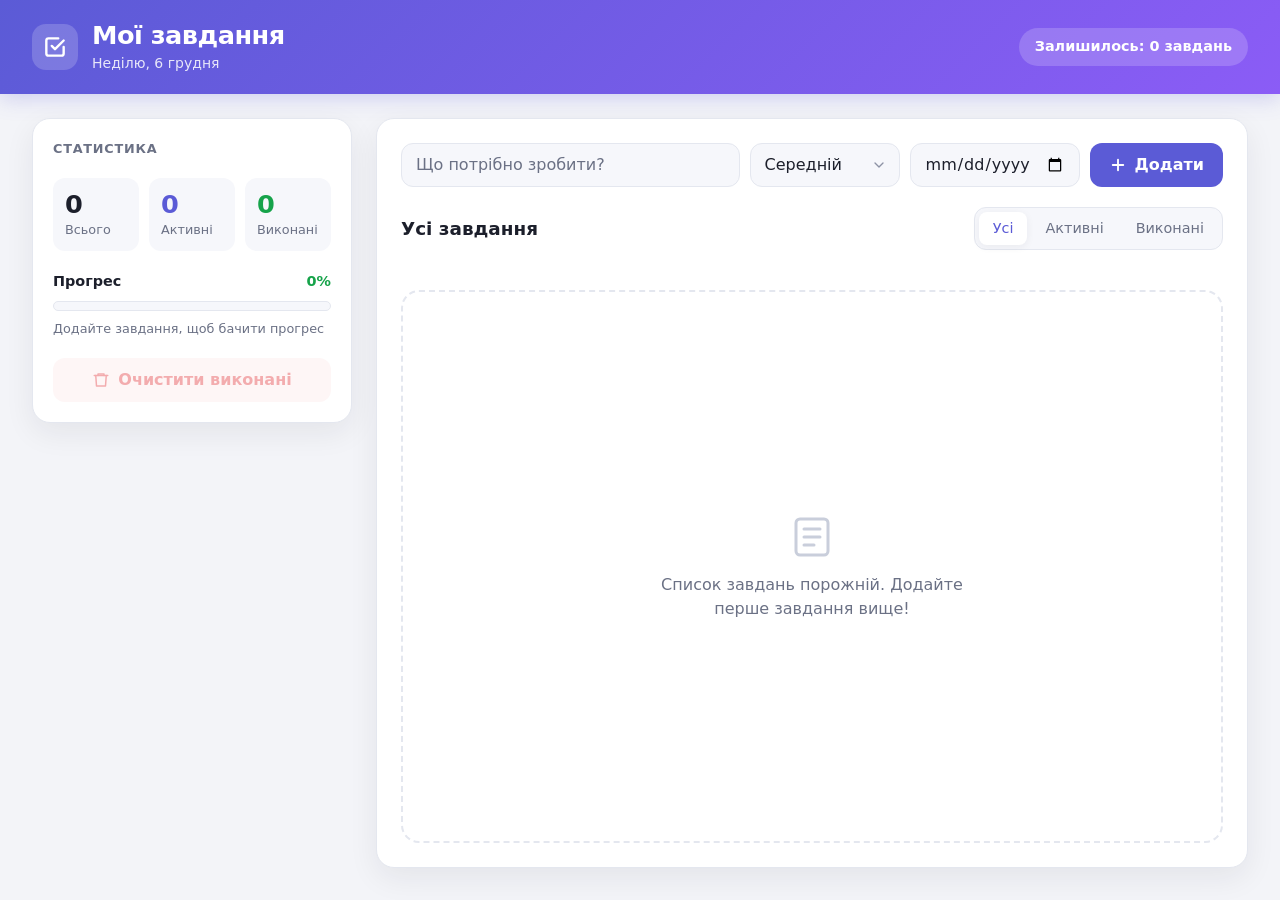
==== index.html @ 1e903a95 "Initial Todo app" ====
<!DOCTYPE html>
<html lang="uk">
<head>
  <meta charset="UTF-8">
  <meta name="viewport" content="width=device-width, initial-scale=1.0">
  <meta name="theme-color" content="#5b5bd6">
  <title>Мої завдання</title>
  <link rel="stylesheet" href="style.css">
</head>
<body>
  <div class="app">
    <!-- Верхня панель -->
    <header class="topbar">
      <div class="topbar__brand">
        <div class="topbar__logo" aria-hidden="true">
          <svg viewBox="0 0 24 24" fill="none" stroke="currentColor" stroke-width="2.2" stroke-linecap="round" stroke-linejoin="round"><path d="M9 11l3 3 8-8"/><path d="M20 12v6a2 2 0 0 1-2 2H6a2 2 0 0 1-2-2V6a2 2 0 0 1 2-2h9"/></svg>
        </div>
        <div>
          <h1 class="topbar__title">Мої завдання</h1>
          <p class="topbar__date" id="today"></p>
        </div>
      </div>
      <p class="topbar__counter" id="counter" aria-live="polite"></p>
    </header>

    <div class="layout">
      <!-- Статистика та прогрес -->
      <aside class="sidebar panel" aria-labelledby="stats-title">
        <h2 class="panel__title" id="stats-title">Статистика</h2>

        <div class="stats">
          <div class="stat">
            <span class="stat__value" id="stat-total">0</span>
            <span class="stat__label">Всього</span>
          </div>
          <div class="stat stat--active">
            <span class="stat__value" id="stat-active">0</span>
            <span class="stat__label">Активні</span>
          </div>
          <div class="stat stat--completed">
            <span class="stat__value" id="stat-completed">0</span>
            <span class="stat__label">Виконані</span>
          </div>
        </div>

        <div class="progress-block">
          <div class="progress-block__header">
            <span>Прогрес</span>
            <span class="progress-block__percent" id="progress-percent">0%</span>
          </div>
          <div class="progress" id="progress" role="progressbar" aria-label="Прогрес виконання" aria-valuemin="0" aria-valuemax="100" aria-valuenow="0">
            <div class="progress__fill" id="progress-fill"></div>
          </div>
          <p class="progress-block__caption" id="progress-caption"></p>
        </div>

        <button class="button button--danger" id="clear-completed" type="button">
          <svg viewBox="0 0 24 24" fill="none" stroke="currentColor" stroke-width="2" stroke-linecap="round" stroke-linejoin="round" aria-hidden="true"><path d="M3 6h18"/><path d="M8 6V4h8v2"/><path d="M19 6l-1 14H6L5 6"/></svg>
          Очистити виконані
        </button>
      </aside>

      <!-- Список завдань -->
      <main class="content panel">
        <form class="add-form" id="add-form" autocomplete="off">
          <input
            class="field add-form__input"
            id="new-todo"
            type="text"
            placeholder="Що потрібно зробити?"
            maxlength="200"
            aria-label="Нове завдання"
          >
          <select class="field field--select" id="new-priority" aria-label="Пріоритет" title="Пріоритет">
            <option value="low">Низький</option>
            <option value="medium" selected>Середній</option>
            <option value="high">Високий</option>
          </select>
          <input class="field field--date" id="new-due" type="date" aria-label="Термін виконання" title="Термін виконання">
          <button class="button button--primary add-form__button" type="submit">
            <svg viewBox="0 0 24 24" fill="none" stroke="currentColor" stroke-width="2.5" stroke-linecap="round" aria-hidden="true"><path d="M12 5v14M5 12h14"/></svg>
            Додати
          </button>
        </form>

        <div class="toolbar">
          <h2 class="toolbar__title" id="list-title">Усі завдання</h2>
          <nav class="filters" aria-label="Фільтр завдань">
            <button class="filters__button is-active" type="button" data-filter="all">Усі</button>
            <button class="filters__button" type="button" data-filter="active">Активні</button>
            <button class="filters__button" type="button" data-filter="completed">Виконані</button>
          </nav>
        </div>

        <ul class="todo-list" id="todo-list"></ul>

        <div class="empty-state" id="empty-state" hidden>
          <svg viewBox="0 0 24 24" fill="none" stroke="currentColor" stroke-width="1.5" stroke-linecap="round" stroke-linejoin="round" aria-hidden="true"><rect x="4" y="3" width="16" height="18" rx="2"/><path d="M8 8h8M8 12h8M8 16h5"/></svg>
          <p id="empty-text"></p>
        </div>
      </main>
    </div>
  </div>

  <script src="app.js"></script>
</body>
</html>
---- style.css ----
/* ---------- Змінні дизайну ---------- */
:root {
  color-scheme: light;
  --bg: #f3f4f8;
  --surface: #ffffff;
  --surface-2: #f6f7fb;
  --text: #1c1f2b;
  --text-muted: #6b7185;
  --border: #e4e7ef;
  --border-strong: #c9cedb;
  --accent: #5b5bd6;
  --accent-hover: #4a4ac4;
  --accent-soft: #ececfb;
  --gradient: linear-gradient(135deg, #5b5bd6 0%, #8b5cf6 100%);
  --success: #16a34a;
  --success-soft: #e6f6ec;
  --danger: #e5484d;
  --danger-soft: #fdecec;

  /* Кольори пріоритетів */
  --high: #e5484d;
  --high-soft: #fdecec;
  --medium: #d97706;
  --medium-soft: #fdf2e1;
  --low: #0284c7;
  --low-soft: #e2f2fb;

  --radius-sm: 8px;
  --radius: 12px;
  --radius-lg: 18px;
  --shadow-sm: 0 2px 8px rgba(28, 31, 43, 0.06);
  --shadow: 0 10px 30px rgba(28, 31, 43, 0.07);
  --ease: cubic-bezier(0.2, 0.8, 0.2, 1);
}

@media (prefers-color-scheme: dark) {
  :root {
    color-scheme: dark;
    --bg: #111218;
    --surface: #1b1d26;
    --surface-2: #22252f;
    --text: #e8e9ef;
    --text-muted: #8d92a5;
    --border: #2b2e3a;
    --border-strong: #3f4353;
    --accent: #7b7bf0;
    --accent-hover: #8f8ff5;
    --accent-soft: #2a2a4a;
    --gradient: linear-gradient(135deg, #4b4bc4 0%, #7c4ddb 100%);
    --success: #22c55e;
    --success-soft: #15301f;
    --danger: #f2555a;
    --danger-soft: #3a2224;
    --high: #f2555a;
    --high-soft: #3a2224;
    --medium: #f59e0b;
    --medium-soft: #3a2d14;
    --low: #38bdf8;
    --low-soft: #13303f;
    --shadow-sm: 0 2px 8px rgba(0, 0, 0, 0.3);
    --shadow: 0 10px 30px rgba(0, 0, 0, 0.35);
  }
}

/* ---------- Базові стилі ---------- */
*,
*::before,
*::after {
  box-sizing: border-box;
}

body {
  margin: 0;
  background: var(--bg);
  color: var(--text);
  font-family: system-ui, -apple-system, "Segoe UI", Roboto, sans-serif;
  font-size: 16px;
  line-height: 1.5;
}

button,
input,
select {
  font: inherit;
  color: inherit;
}

button {
  cursor: pointer;
}

button:disabled {
  cursor: not-allowed;
}

:focus-visible {
  outline: 2px solid var(--accent);
  outline-offset: 2px;
}

/* ---------- Каркас на весь екран ---------- */
.app {
  min-height: 100vh;
  min-height: 100dvh;
  display: flex;
  flex-direction: column;
}

.layout {
  flex: 1;
  display: grid;
  grid-template-columns: 320px minmax(0, 1fr);
  gap: 24px;
  padding: 24px 32px 32px;
}

.panel {
  background: var(--surface);
  border: 1px solid var(--border);
  border-radius: var(--radius-lg);
  box-shadow: var(--shadow);
}

/* ---------- Верхня панель ---------- */
.topbar {
  display: flex;
  align-items: center;
  justify-content: space-between;
  flex-wrap: wrap;
  gap: 12px 16px;
  padding: 20px 32px;
  background: var(--gradient);
  color: #fff;
  box-shadow: 0 4px 20px rgba(91, 91, 214, 0.25);
}

.topbar__brand {
  display: flex;
  align-items: center;
  gap: 14px;
  min-width: 0;
}

.topbar__logo {
  display: grid;
  place-items: center;
  flex-shrink: 0;
  width: 46px;
  height: 46px;
  border-radius: 14px;
  background: rgba(255, 255, 255, 0.18);
}

.topbar__logo svg {
  width: 26px;
  height: 26px;
}

.topbar__title {
  margin: 0;
  font-size: 1.6rem;
  font-weight: 700;
  line-height: 1.2;
  letter-spacing: -0.02em;
}

.topbar__date {
  margin: 2px 0 0;
  font-size: 0.875rem;
  opacity: 0.85;
}

.topbar__counter {
  margin: 0;
  padding: 8px 16px;
  border-radius: 999px;
  background: rgba(255, 255, 255, 0.18);
  font-size: 0.9rem;
  font-weight: 600;
  white-space: nowrap;
}

/* ---------- Бокова панель: статистика ---------- */
.sidebar {
  position: sticky;
  top: 24px;
  align-self: start;
  display: flex;
  flex-direction: column;
  gap: 20px;
  padding: 20px;
}

.panel__title {
  margin: 0;
  font-size: 0.8rem;
  font-weight: 600;
  letter-spacing: 0.06em;
  text-transform: uppercase;
  color: var(--text-muted);
}

.stats {
  display: grid;
  grid-template-columns: repeat(3, 1fr);
  gap: 10px;
}

.stat {
  display: flex;
  flex-direction: column;
  gap: 2px;
  padding: 12px;
  border-radius: var(--radius);
  background: var(--surface-2);
}

.stat__value {
  font-size: 1.6rem;
  font-weight: 700;
  line-height: 1.1;
  font-variant-numeric: tabular-nums;
}

.stat__label {
  font-size: 0.8rem;
  color: var(--text-muted);
}

.stat--active .stat__value {
  color: var(--accent);
}

.stat--completed .stat__value {
  color: var(--success);
}

/* Індикатор прогресу */
.progress-block__header {
  display: flex;
  justify-content: space-between;
  align-items: baseline;
  margin-bottom: 8px;
  font-size: 0.9rem;
  font-weight: 600;
}

.progress-block__percent {
  color: var(--success);
  font-variant-numeric: tabular-nums;
}

.progress {
  height: 10px;
  overflow: hidden;
  border-radius: 999px;
  background: var(--surface-2);
  border: 1px solid var(--border);
}

.progress__fill {
  width: 0;
  height: 100%;
  border-radius: inherit;
  background: linear-gradient(90deg, var(--accent), var(--success));
  transition: width 0.5s var(--ease);
}

.progress-block__caption {
  margin: 8px 0 0;
  font-size: 0.8rem;
  color: var(--text-muted);
}

/* ---------- Кнопки ---------- */
.button {
  display: inline-flex;
  align-items: center;
  justify-content: center;
  gap: 8px;
  height: 44px;
  padding: 0 18px;
  border: 1px solid transparent;
  border-radius: var(--radius);
  font-weight: 600;
  white-space: nowrap;
  transition: background-color 0.15s, color 0.15s, opacity 0.15s, transform 0.1s;
}

.button svg {
  flex-shrink: 0;
  width: 18px;
  height: 18px;
}

.button:active:not(:disabled) {
  transform: scale(0.97);
}

.button:disabled {
  opacity: 0.45;
}

.button--primary {
  background: var(--accent);
  color: #fff;
}

.button--primary:hover {
  background: var(--accent-hover);
}

.button--danger {
  background: var(--danger-soft);
  color: var(--danger);
}

.button--danger:hover:not(:disabled) {
  background: var(--danger);
  color: #fff;
}

/* ---------- Поля вводу ---------- */
.field {
  min-width: 0;
  height: 44px;
  padding: 0 14px;
  background-color: var(--surface-2);
  border: 1px solid var(--border);
  border-radius: var(--radius);
  transition: border-color 0.15s, background-color 0.15s, box-shadow 0.15s;
}

.field::placeholder {
  color: var(--text-muted);
}

.field:focus {
  outline: none;
  border-color: var(--accent);
  background-color: var(--surface);
  box-shadow: 0 0 0 3px var(--accent-soft);
}

.field--sm {
  height: 36px;
  padding: 0 10px;
  font-size: 0.9rem;
  border-radius: var(--radius-sm);
}

.field--select {
  appearance: none;
  padding-right: 36px;
  background-image: url("data:image/svg+xml,%3Csvg xmlns='http://www.w3.org/2000/svg' viewBox='0 0 24 24' fill='none' stroke='%238d92a5' stroke-width='2' stroke-linecap='round' stroke-linejoin='round'%3E%3Cpath d='m6 9 6 6 6-6'/%3E%3C/svg%3E");
  background-repeat: no-repeat;
  background-position: right 12px center;
  background-size: 16px;
  cursor: pointer;
}

.field--select.field--sm {
  padding-right: 30px;
  background-position: right 8px center;
}

.field--date {
  cursor: pointer;
}

/* ---------- Основна область ---------- */
.content {
  display: flex;
  flex-direction: column;
  gap: 20px;
  min-width: 0;
  padding: 24px;
}

.add-form {
  display: grid;
  grid-template-columns: minmax(0, 1fr) 150px 170px auto;
  gap: 10px;
}

.toolbar {
  display: flex;
  align-items: center;
  justify-content: space-between;
  flex-wrap: wrap;
  gap: 12px;
}

.toolbar__title {
  margin: 0;
  font-size: 1.15rem;
  font-weight: 700;
}

/* Фільтри */
.filters {
  display: flex;
  gap: 4px;
  padding: 4px;
  background: var(--surface-2);
  border: 1px solid var(--border);
  border-radius: var(--radius);
}

.filters__button {
  padding: 6px 14px;
  background: transparent;
  border: none;
  border-radius: var(--radius-sm);
  color: var(--text-muted);
  font-size: 0.9rem;
  font-weight: 500;
  transition: background-color 0.15s, color 0.15s;
}

.filters__button:hover {
  color: var(--text);
}

.filters__button.is-active {
  background: var(--surface);
  color: var(--accent);
  box-shadow: var(--shadow-sm);
}

/* ---------- Список завдань ---------- */
.todo-list {
  display: flex;
  flex-direction: column;
  gap: 10px;
  margin: 0;
  padding: 0;
  list-style: none;
}

.todo-item {
  --priority-color: var(--border-strong);
  display: flex;
  align-items: flex-start;
  gap: 14px;
  padding: 14px 16px;
  background: var(--surface);
  border: 1px solid var(--border);
  border-left: 4px solid var(--priority-color);
  border-radius: var(--radius);
  transition: box-shadow 0.2s, border-color 0.2s, background-color 0.2s;
}

.todo-item:hover {
  box-shadow: var(--shadow-sm);
}

.todo-item.priority-high {
  --priority-color: var(--high);
}

.todo-item.priority-medium {
  --priority-color: var(--medium);
}

.todo-item.priority-low {
  --priority-color: var(--low);
}

/* Виконані завдання */
.todo-item.is-completed {
  background: var(--surface-2);
  border-left-color: var(--success);
}

.todo-item.is-completed .todo-item__text {
  color: var(--text-muted);
  text-decoration: line-through;
}

.todo-item.is-completed .todo-item__meta {
  opacity: 0.6;
}

/* Кругла галочка */
.todo-item__checkbox {
  appearance: none;
  flex-shrink: 0;
  width: 24px;
  height: 24px;
  margin: 0;
  border: 2px solid var(--border-strong);
  border-radius: 50%;
  background: var(--surface) center / 14px no-repeat;
  cursor: pointer;
  transition: background-color 0.2s, border-color 0.2s;
}

.todo-item__checkbox:hover {
  border-color: var(--success);
}

.todo-item__checkbox:checked {
  border-color: var(--success);
  background-color: var(--success);
  background-image: url("data:image/svg+xml,%3Csvg xmlns='http://www.w3.org/2000/svg' viewBox='0 0 24 24' fill='none' stroke='white' stroke-width='3.5' stroke-linecap='round' stroke-linejoin='round'%3E%3Cpath d='M5 12.5l4.5 4.5L19 7.5'/%3E%3C/svg%3E");
}

.todo-item__body {
  display: flex;
  flex: 1;
  flex-direction: column;
  gap: 6px;
  min-width: 0;
}

.todo-item__text {
  overflow-wrap: anywhere;
  cursor: text;
  transition: color 0.2s;
}

.todo-item__meta {
  display: flex;
  flex-wrap: wrap;
  gap: 6px;
}

/* Мітка пріоритету та термін */
.badge,
.due-chip {
  display: inline-flex;
  align-items: center;
  gap: 5px;
  padding: 1px 9px;
  border: 1px solid transparent;
  border-radius: 999px;
  font-size: 0.75rem;
  font-weight: 600;
  line-height: 1.6;
  white-space: nowrap;
}

.badge::before {
  content: "";
  width: 6px;
  height: 6px;
  border-radius: 50%;
  background: currentColor;
}

.badge--high {
  color: var(--high);
  background: var(--high-soft);
}

.badge--medium {
  color: var(--medium);
  background: var(--medium-soft);
}

.badge--low {
  color: var(--low);
  background: var(--low-soft);
}

.due-chip {
  color: var(--text-muted);
  background: var(--surface);
  border-color: var(--border);
}

.due-chip svg {
  width: 13px;
  height: 13px;
}

.due-chip--today {
  color: var(--medium);
  background: var(--medium-soft);
  border-color: transparent;
}

.due-chip--overdue {
  color: var(--danger);
  background: var(--danger-soft);
  border-color: transparent;
}

/* Кнопки дій */
.todo-item__actions {
  display: flex;
  flex-shrink: 0;
  gap: 2px;
  margin: -4px -6px -4px 0;
  opacity: 0;
  transition: opacity 0.15s;
}

.todo-item:hover .todo-item__actions,
.todo-item:focus-within .todo-item__actions {
  opacity: 1;
}

.icon-button {
  display: grid;
  flex-shrink: 0;
  place-items: center;
  width: 32px;
  height: 32px;
  padding: 0;
  background: transparent;
  border: none;
  border-radius: var(--radius-sm);
  color: var(--text-muted);
  transition: background-color 0.15s, color 0.15s;
}

.icon-button svg {
  width: 18px;
  height: 18px;
}

.icon-button--edit:hover,
.icon-button--save:hover {
  background: var(--accent-soft);
  color: var(--accent);
}

.icon-button--delete:hover {
  background: var(--danger-soft);
  color: var(--danger);
}

.icon-button--save {
  color: var(--accent);
}

.icon-button--cancel:hover {
  background: var(--surface-2);
  color: var(--text);
}

/* Режим редагування */
.todo-item.is-editing {
  border-color: var(--accent);
  box-shadow: 0 0 0 3px var(--accent-soft);
}

.todo-item__edit {
  height: 40px;
  background-color: var(--surface);
}

.todo-item__edit-row {
  display: flex;
  flex-wrap: wrap;
  align-items: center;
  gap: 8px;
}

/* ---------- Порожній список ---------- */
.empty-state {
  display: flex;
  flex: 1;
  flex-direction: column;
  align-items: center;
  justify-content: center;
  gap: 12px;
  min-height: 220px;
  padding: 48px 16px;
  border: 2px dashed var(--border);
  border-radius: var(--radius-lg);
  color: var(--text-muted);
  text-align: center;
}

.empty-state[hidden] {
  display: none;
}

.empty-state svg {
  width: 48px;
  height: 48px;
  color: var(--border-strong);
}

.empty-state p {
  max-width: 34ch;
  margin: 0;
}

/* ---------- Анімації ---------- */
.todo-item.is-entering {
  animation: todo-enter 0.3s var(--ease);
}

.todo-item.is-toggled .todo-item__checkbox {
  animation: check-pop 0.35s var(--ease);
}

.todo-item.is-toggled.is-completed {
  animation: todo-complete 0.6s ease;
}

.todo-item.is-leaving {
  overflow: hidden;
  pointer-events: none;
  animation: todo-leave 0.26s ease-in forwards;
}

@keyframes todo-enter {
  from {
    opacity: 0;
    transform: translateY(-10px) scale(0.98);
  }
  to {
    opacity: 1;
    transform: none;
  }
}

@keyframes check-pop {
  0% { transform: scale(1); }
  40% { transform: scale(1.25); }
  100% { transform: scale(1); }
}

@keyframes todo-complete {
  from { background-color: var(--success-soft); }
  to { background-color: var(--surface-2); }
}

@keyframes todo-leave {
  0% {
    max-height: 200px;
    opacity: 1;
    transform: none;
  }
  60% {
    max-height: 200px;
    opacity: 0;
    transform: translateX(32px);
  }
  100% {
    max-height: 0;
    margin-bottom: -10px; /* компенсує gap списку */
    padding-top: 0;
    padding-bottom: 0;
    border-top-width: 0;
    border-bottom-width: 0;
    opacity: 0;
    transform: translateX(32px);
  }
}

@media (prefers-reduced-motion: reduce) {
  *,
  *::before,
  *::after {
    animation-duration: 0.01ms !important;
    transition-duration: 0.01ms !important;
  }
}

/* ---------- Адаптивність ---------- */
@media (max-width: 1100px) {
  .layout {
    grid-template-columns: 280px minmax(0, 1fr);
    gap: 20px;
    padding: 20px;
  }

  .topbar {
    padding: 18px 20px;
  }

  .add-form {
    grid-template-columns: minmax(0, 1fr) minmax(0, 1fr) minmax(0, 1fr);
  }

  .add-form__input {
    grid-column: 1 / -1;
  }
}

@media (max-width: 820px) {
  .layout {
    grid-template-columns: minmax(0, 1fr);
    gap: 16px;
    padding: 16px;
  }

  .topbar {
    padding: 16px;
  }

  .sidebar {
    position: static;
    gap: 16px;
    padding: 16px;
  }

  .content {
    padding: 16px;
    gap: 16px;
  }
}

@media (max-width: 520px) {
  .topbar__title {
    font-size: 1.3rem;
  }

  .topbar__logo {
    width: 40px;
    height: 40px;
  }

  .add-form {
    grid-template-columns: minmax(0, 1fr) minmax(0, 1fr);
  }

  .add-form__button {
    grid-column: 1 / -1;
  }

  .toolbar {
    flex-direction: column;
    align-items: stretch;
  }

  .filters__button {
    flex: 1;
  }

  .stat {
    padding: 10px;
  }

  .stat__value {
    font-size: 1.35rem;
  }

  .todo-item {
    gap: 12px;
    padding: 12px;
  }
}

/* На сенсорних екранах немає hover — кнопки видно завжди */
@media (hover: none) {
  .todo-item__actions {
    opacity: 1;
  }

  .icon-button {
    width: 36px;
    height: 36px;
  }
}
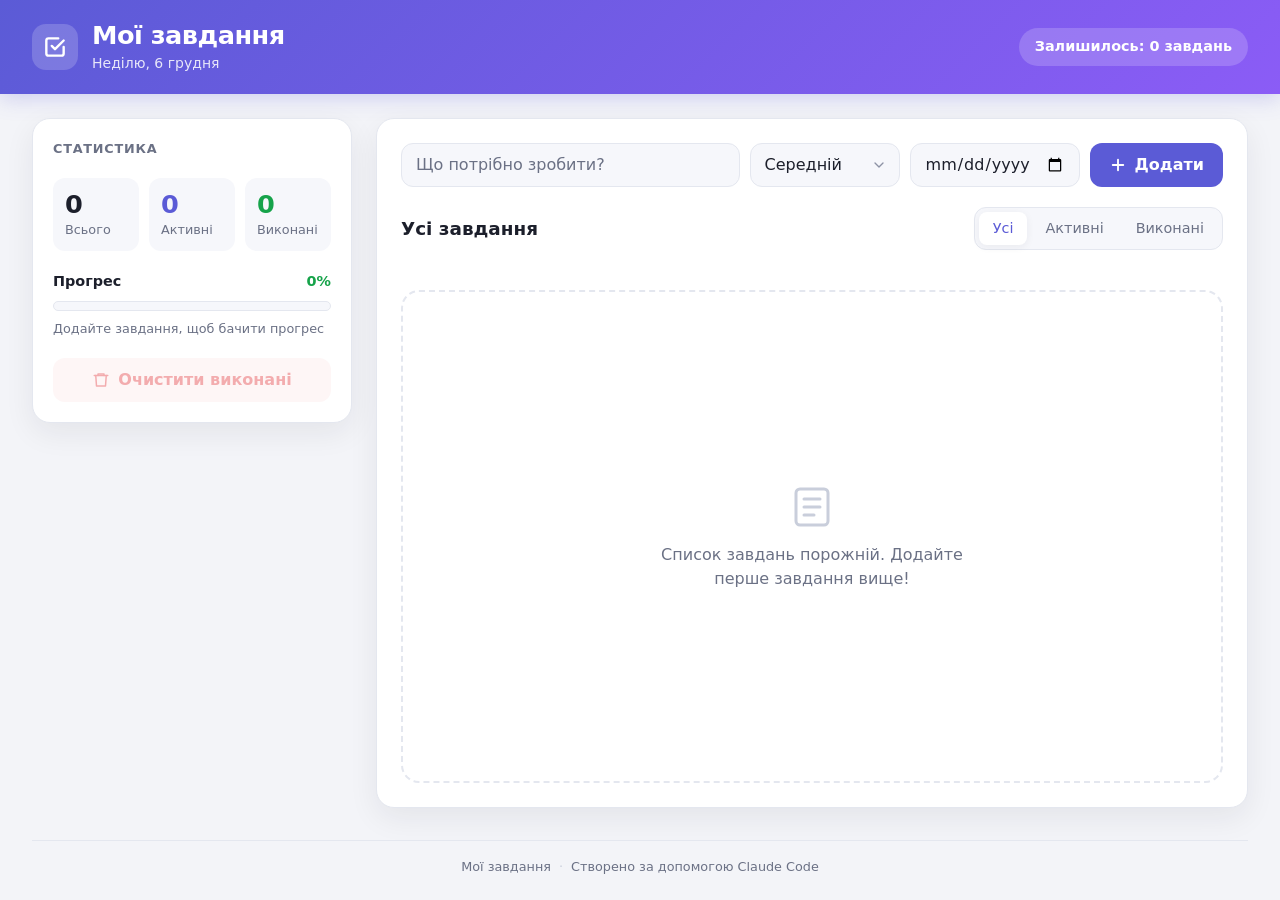
==== commit 2d0b7e12: "Add app footer" ====
--- a/index.html
+++ b/index.html
@@ -100,6 +100,15 @@
         </div>
       </main>
     </div>
+
+    <!-- Футер -->
+    <footer class="footer">
+      <p class="footer__text">
+        <span>Мої завдання</span>
+        <span class="footer__dot" aria-hidden="true">·</span>
+        <span>Створено за допомогою Claude Code</span>
+      </p>
+    </footer>
   </div>
 
   <script src="app.js"></script>
--- a/style.css
+++ b/style.css
@@ -690,6 +690,28 @@
   margin: 0;
 }
 
+/* ---------- Футер ---------- */
+.footer {
+  padding: 0 32px 24px;
+}
+
+.footer__text {
+  display: flex;
+  flex-wrap: wrap;
+  justify-content: center;
+  gap: 4px 8px;
+  margin: 0;
+  padding-top: 16px;
+  border-top: 1px solid var(--border);
+  font-size: 0.8rem;
+  color: var(--text-muted);
+  text-align: center;
+}
+
+.footer__dot {
+  color: var(--border-strong);
+}
+
 /* ---------- Анімації ---------- */
 .todo-item.is-entering {
   animation: todo-enter 0.3s var(--ease);
@@ -775,6 +797,10 @@
     padding: 18px 20px;
   }
 
+  .footer {
+    padding: 0 20px 20px;
+  }
+
   .add-form {
     grid-template-columns: minmax(0, 1fr) minmax(0, 1fr) minmax(0, 1fr);
   }
@@ -795,6 +821,10 @@
     padding: 16px;
   }
 
+  .footer {
+    padding: 0 16px 16px;
+  }
+
   .sidebar {
     position: static;
     gap: 16px;
